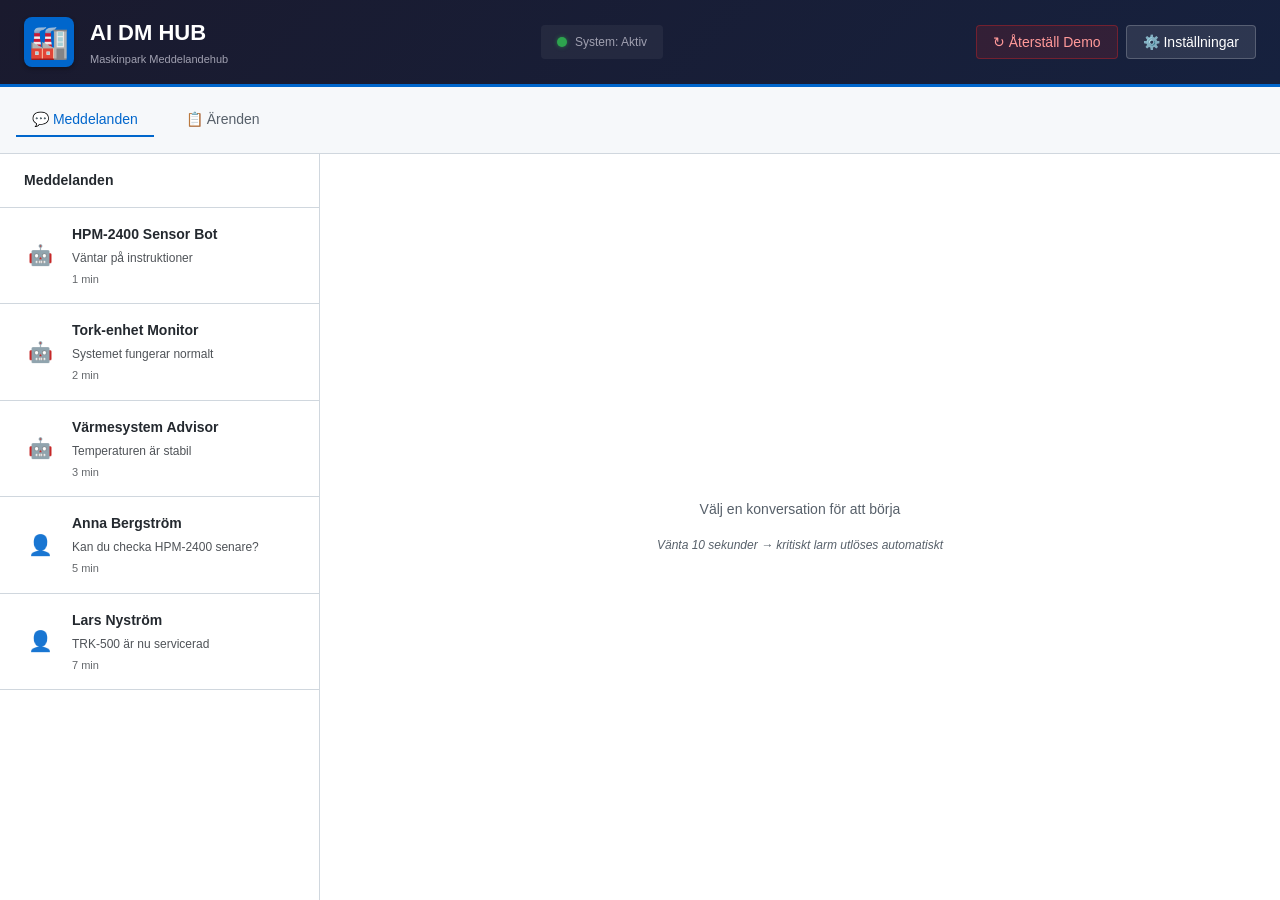
==== src/index.html @ 767e2a64 "Initial commit: AI DM HUB prototype with case-linked actions - 3-panel layout: DM list, conversation" ====
<!DOCTYPE html>
<html lang="sv">
<head>
    <meta charset="UTF-8">
    <meta name="viewport" content="width=device-width, initial-scale=1.0">
    <title>AI DM HUB – Meddelandehub för maskinpark</title>
    <link rel="stylesheet" href="styles.css">
</head>
<body>
    <div id="app" class="app">
        <!-- Header -->
        <header class="header">
            <div class="header-branding">
                <div class="logo">🏭</div>
                <div class="header-text">
                    <h1>AI DM HUB</h1>
                    <p class="subtitle">Maskinpark Meddelandehub</p>
                </div>
            </div>
            <div class="header-status">
                <span class="status-indicator online" title="System aktiv"></span>
                <span class="status-text">System: Aktiv</span>
            </div>
            <div class="header-controls">
                <button id="resetBtn" class="control-btn reset-btn" title="Återställ demonstrationsscenario">
                    ↻ Återställ Demo
                </button>
                <button id="settingsBtn" class="control-btn" title="Inställningar">
                    ⚙️ Inställningar
                </button>
            </div>
        </header>

        <!-- Navigation Tabs -->
        <nav class="tab-navigation">
            <button id="tabMessages" class="tab-btn active" data-tab="messages">💬 Meddelanden</button>
            <button id="tabCases" class="tab-btn" data-tab="cases">📋 Ärenden</button>
        </nav>

        <!-- Main Layout -->
        <div class="layout">
            <!-- DM List (Left Panel) - Messages Tab -->
            <aside id="messagesPanel" class="dm-list-panel tab-content active">
                <div class="dm-list-header">
                    <h2>Meddelanden</h2>
                </div>
                <ul id="dmList" class="dm-list" role="list">
                    <!-- Populated by app.js -->
                </ul>
            </aside>

            <!-- Cases List (Left Panel) - Cases Tab -->
            <aside id="casesPanel" class="dm-list-panel tab-content">
                <div class="dm-list-header">
                    <h2>Ärenden</h2>
                </div>
                <ul id="casesList" class="dm-list" role="list">
                    <!-- Populated by app.js -->
                </ul>
            </aside>

            <!-- Conversation Panel (Right Panel) -->
            <main class="conversation-panel">
                <div id="noSelection" class="no-selection">
                    <p>Välj en konversation för att börja</p>
                    <p class="hint">Vänta 10 sekunder → kritiskt larm utlöses automatiskt</p>
                </div>

                <div id="conversationView" class="conversation-view" style="display: none;">
                    <!-- Alarm Header (if applicable) -->
                    <div id="alarmBanner" class="alarm-banner" style="display: none;" role="alert">
                        <div class="alarm-content">
                            <span class="alarm-icon">⚠️</span>
                            <div class="alarm-text">
                                <h3 id="alarmTitle">Kritisk Eskalering</h3>
                                <p id="alarmMachine">Maskin: HPM-2400</p>
                                <p id="alarmReason">Anledning: Utebliven kvittering från Maskinansvarig</p>
                            </div>
                        </div>
                        <button id="ackBtn" class="ack-btn" title="Kvittera larmet">Kvittera</button>
                    </div>

                    <!-- Conversation Header -->
                    <div class="conversation-header">
                        <div id="conversationTitle" class="conversation-title">
                            <!-- Populated by app.js -->
                        </div>
                    </div>

                    <!-- Messages/History -->
                    <div id="messagesContainer" class="messages-container">
                        <!-- Populated by app.js -->
                    </div>

                    <!-- Action Buttons -->
                    <div class="action-buttons">
                        <button id="decisionBtn" class="action-btn decision-btn" title="Registrera beslut">
                            💡 Beslut
                        </button>
                        <button id="delegationBtn" class="action-btn delegation-btn" title="Delegera uppgift">
                            📋 Delegering
                        </button>
                        <button id="actionBtn" class="action-btn action-btn-submit" title="Registrera åtgärd">
                            ✓ Åtgärd
                        </button>
                    </div>

                    <!-- Input Field -->
                    <div class="input-area">
                        <input
                            type="text"
                            id="messageInput"
                            class="message-input"
                            placeholder="Ställ en fråga eller skriv ett meddelande (starta med @ eller / för sökning)..."
                            aria-label="Meddelandeinmatning"
                        >
                        <button id="sendBtn" class="send-btn" title="Skicka meddelande">Skicka</button>
                    </div>
                </div>
            </main>
        </div>

        <!-- History Panel (Bottom, toggleable on mobile) -->
        <aside id="historyPanel" class="history-panel" style="display: none;">
            <div class="history-header">
                <h3>Historik</h3>
                <button id="closeHistoryBtn" class="close-btn" aria-label="Stäng historik">×</button>
            </div>
            <div id="historyContent" class="history-content">
                <!-- Populated by app.js -->
            </div>
        </aside>
    </div>

    <!-- Modals -->
    <!-- Decision Modal -->
    <div id="decisionModal" class="modal" style="display: none;" role="dialog" aria-modal="true" aria-labelledby="decisionModalTitle">
        <div class="modal-content">
            <div class="modal-header">
                <h3 id="decisionModalTitle">Registrera beslut</h3>
                <button class="modal-close" data-modal="decisionModal" aria-label="Stäng">×</button>
            </div>
            <div class="modal-body">
                <label for="decisionCase">Ärende (Case):</label>
                <select id="decisionCase" class="modal-input" required>
                    <option value="">-- Välj ärende --</option>
                </select>

                <label for="decisionText" style="margin-top: 1rem;">Beslutsbeskrivning:</label>
                <textarea id="decisionText" class="modal-input" rows="4" placeholder="Skriv beslutet..." required></textarea>
            </div>
            <div class="modal-footer">
                <button class="btn-cancel" data-modal="decisionModal">Avbryt</button>
                <button id="savDecisionBtn" class="btn-save">Spara beslut</button>
            </div>
        </div>
    </div>

    <!-- Delegation Modal -->
    <div id="delegationModal" class="modal" style="display: none;" role="dialog" aria-modal="true" aria-labelledby="delegationModalTitle">
        <div class="modal-content">
            <div class="modal-header">
                <h3 id="delegationModalTitle">Delegera uppgift</h3>
                <button class="modal-close" data-modal="delegationModal" aria-label="Stäng">×</button>
            </div>
            <div class="modal-body">
                <label for="delegationCase">Ärende (Case):</label>
                <select id="delegationCase" class="modal-input" required>
                    <option value="">-- Välj ärende --</option>
                </select>

                <label for="delegationRecipient" style="margin-top: 1rem;">Till (person/bot):</label>
                <input type="text" id="delegationRecipient" class="modal-input" placeholder="Börja skriva namn..." required>
                <div id="delegationResults" class="search-results"></div>

                <label for="delegationTask" style="margin-top: 1rem;">Uppgiftsbeskrivning:</label>
                <textarea id="delegationTask" class="modal-input" rows="3" placeholder="Vad ska göras?" required></textarea>
            </div>
            <div class="modal-footer">
                <button class="btn-cancel" data-modal="delegationModal">Avbryt</button>
                <button id="savDelegationBtn" class="btn-save">Delegera</button>
            </div>
        </div>
    </div>

    <!-- Action Modal -->
    <div id="actionModal" class="modal" style="display: none;" role="dialog" aria-modal="true" aria-labelledby="actionModalTitle">
        <div class="modal-content">
            <div class="modal-header">
                <h3 id="actionModalTitle">Registrera utförd åtgärd</h3>
                <button class="modal-close" data-modal="actionModal" aria-label="Stäng">×</button>
            </div>
            <div class="modal-body">
                <label for="actionCase">Ärende (Case):</label>
                <select id="actionCase" class="modal-input" required>
                    <option value="">-- Välj ärende --</option>
                </select>

                <label for="actionDescription" style="margin-top: 1rem;">Åtgärdsbeskrivning:</label>
                <textarea id="actionDescription" class="modal-input" rows="4" placeholder="Vad gjordes?" required></textarea>

                <label for="actionStatus" style="margin-top: 1rem;">Status:</label>
                <select id="actionStatus" class="modal-input" required>
                    <option value="started">Påbörjad</option>
                    <option value="completed">Slutförd</option>
                </select>
            </div>
            <div class="modal-footer">
                <button class="btn-cancel" data-modal="actionModal">Avbryt</button>
                <button id="savActionBtn" class="btn-save">Spara åtgärd</button>
            </div>
        </div>
    </div>

    <!-- Scripts -->
    <script src="mockData.js"></script>
    <script src="app.js"></script>
</body>
</html>
---- src/styles.css ----
/* AI DM HUB – Styles */

/* CSS Variables */
:root {
    --color-primary: #0066cc;
    --color-critical: #d42426;
    --color-success: #2da44e;
    --color-border: #d0d7de;
    --color-bg: #ffffff;
    --color-bg-secondary: #f6f8fa;
    --color-text: #24292f;
    --color-text-secondary: #57606a;
    --color-focus: #0066cc;

    --spacing-xs: 0.25rem;
    --spacing-sm: 0.5rem;
    --spacing-md: 1rem;
    --spacing-lg: 1.5rem;
    --spacing-xl: 2rem;

    --font-family: -apple-system, BlinkMacSystemFont, "Segoe UI", Roboto, "Helvetica Neue", Arial, sans-serif;
    --font-size-base: 14px;
    --font-size-lg: 16px;
    --line-height: 1.5;

    --border-radius: 4px;
    --transition: all 0.2s ease;
}

/* Reset */
* {
    margin: 0;
    padding: 0;
    box-sizing: border-box;
}

body {
    font-family: var(--font-family);
    font-size: var(--font-size-base);
    line-height: var(--line-height);
    color: var(--color-text);
    background-color: var(--color-bg);
}

/* App Layout */
.app {
    display: flex;
    flex-direction: column;
    height: 100vh;
    overflow: hidden;
}

/* Header – Industrial Control Panel Style */
.header {
    background: linear-gradient(135deg, #1a1a2e 0%, #16213e 100%);
    border-bottom: 3px solid var(--color-primary);
    padding: var(--spacing-md) var(--spacing-lg);
    display: flex;
    justify-content: space-between;
    align-items: center;
    gap: var(--spacing-lg);
    box-shadow: 0 2px 8px rgba(0, 0, 0, 0.2);
}

/* Branding Section */
.header-branding {
    display: flex;
    align-items: center;
    gap: var(--spacing-md);
    flex: 0 0 auto;
}

.logo {
    font-size: 32px;
    display: flex;
    align-items: center;
    justify-content: center;
    width: 50px;
    height: 50px;
    background-color: var(--color-primary);
    border-radius: 8px;
    box-shadow: 0 2px 4px rgba(0, 0, 0, 0.3);
}

.header-text {
    color: white;
}

.header h1 {
    font-size: 22px;
    font-weight: 700;
    margin: 0;
    color: white;
}

.header .subtitle {
    font-size: 11px;
    color: #a0a0b0;
    margin: 2px 0 0 0;
}

/* Status Section */
.header-status {
    display: flex;
    align-items: center;
    gap: var(--spacing-sm);
    padding: var(--spacing-sm) var(--spacing-md);
    background-color: rgba(255, 255, 255, 0.05);
    border-radius: var(--border-radius);
    flex: 0 0 auto;
}

.status-indicator {
    width: 10px;
    height: 10px;
    border-radius: 50%;
    animation: pulse 2s infinite;
}

.status-indicator.online {
    background-color: #2da44e;
    box-shadow: 0 0 4px rgba(45, 164, 78, 0.6);
}

.status-indicator.offline {
    background-color: #d42426;
}

.status-indicator.warning {
    background-color: #ffc600;
    animation: pulse-warning 1s infinite;
}

.status-text {
    font-size: 12px;
    color: #a0a0b0;
}

@keyframes pulse {
    0%, 100% { opacity: 1; }
    50% { opacity: 0.6; }
}

@keyframes pulse-warning {
    0%, 100% { opacity: 1; }
    50% { opacity: 0.7; }
}

/* Controls Section */
.header-controls {
    display: flex;
    gap: var(--spacing-sm);
    flex: 0 0 auto;
}

.control-btn {
    padding: var(--spacing-sm) var(--spacing-md);
    background-color: rgba(255, 255, 255, 0.1);
    color: white;
    border: 1px solid rgba(255, 255, 255, 0.2);
    border-radius: var(--border-radius);
    cursor: pointer;
    font-size: var(--font-size-base);
    font-weight: 500;
    transition: var(--transition);
    white-space: nowrap;
}

.control-btn:hover {
    background-color: rgba(255, 255, 255, 0.15);
    border-color: rgba(255, 255, 255, 0.4);
    box-shadow: 0 2px 6px rgba(0, 0, 0, 0.3);
}

.control-btn:active {
    background-color: rgba(255, 255, 255, 0.2);
}

.control-btn:focus {
    outline: 2px solid var(--color-primary);
    outline-offset: 2px;
}

.control-btn.reset-btn {
    background-color: rgba(212, 36, 38, 0.15);
    border-color: rgba(212, 36, 38, 0.4);
    color: #ff9999;
}

.control-btn.reset-btn:hover {
    background-color: rgba(212, 36, 38, 0.25);
    border-color: var(--color-critical);
    box-shadow: 0 2px 6px rgba(212, 36, 38, 0.3);
}

/* Main Layout */
.layout {
    display: flex;
    flex: 1;
    overflow: hidden;
}

/* DM List Panel */
.dm-list-panel {
    width: 25%;
    min-width: 250px;
    border-right: 1px solid var(--color-border);
    display: flex;
    flex-direction: column;
    background-color: var(--color-bg);
}

.dm-list-header {
    padding: var(--spacing-md) var(--spacing-lg);
    border-bottom: 1px solid var(--color-border);
}

.dm-list-header h2 {
    font-size: 14px;
    font-weight: 600;
}

.dm-list {
    flex: 1;
    overflow-y: auto;
    list-style: none;
}

.dm-item {
    padding: var(--spacing-md) var(--spacing-lg);
    border-bottom: 1px solid var(--color-border);
    cursor: pointer;
    transition: var(--transition);
    display: flex;
    align-items: center;
    gap: var(--spacing-md);
}

.dm-item:hover {
    background-color: var(--color-bg-secondary);
}

.dm-item.active {
    background-color: var(--color-primary);
    color: white;
}

.dm-item.alarm {
    background-color: var(--color-critical);
    color: white;
    border-left: 4px solid #a01a1e;
}

.dm-item:focus {
    outline: 2px solid var(--color-focus);
    outline-offset: -2px;
}

.dm-item-icon-wrapper {
    position: relative;
    display: flex;
    align-items: center;
    justify-content: center;
    min-width: 32px;
    height: 32px;
}

.dm-item-icon {
    font-size: 20px;
    min-width: 24px;
}

.dm-item-icon-wrapper .dm-item-badge {
    position: absolute;
    top: -8px;
    left: -8px;
    min-width: 20px;
    height: 20px;
    font-size: 10px;
}

.dm-item-content {
    flex: 1;
}

.dm-item-name {
    font-weight: 600;
    font-size: var(--font-size-base);
    margin-bottom: var(--spacing-xs);
}

.dm-item-preview {
    font-size: 12px;
    opacity: 0.8;
    white-space: nowrap;
    overflow: hidden;
    text-overflow: ellipsis;
}

.dm-item-meta {
    font-size: 11px;
    opacity: 0.7;
    margin-top: var(--spacing-xs);
}

.dm-item-badge {
    display: inline-flex;
    align-items: center;
    justify-content: center;
    min-width: 24px;
    height: 24px;
    background-color: var(--color-primary);
    color: white;
    border-radius: 50%;
    text-align: center;
    font-size: 12px;
    font-weight: 700;
    flex-shrink: 0;
}

.dm-item.alarm .dm-item-badge {
    background-color: var(--color-critical);
}

/* Case Details - Corporate Style */
.case-header {
    padding: 1.5rem;
    background: linear-gradient(135deg, #1a3a52 0%, #2d5a7b 100%);
    color: white;
    border-radius: 4px;
    margin-bottom: 1.5rem;
}

.case-header-title {
    display: flex;
    gap: 1rem;
    align-items: center;
    margin-bottom: 0.5rem;
}

.case-id {
    font-weight: 700;
    font-size: 16px;
    padding: 0.25rem 0.75rem;
    background: rgba(255, 255, 255, 0.2);
    border-radius: 3px;
}

.case-status {
    font-weight: 600;
    padding: 0.25rem 0.75rem;
    border-radius: 3px;
    background: rgba(212, 36, 38, 0.2);
}

.case-status.resolved {
    background: rgba(45, 164, 78, 0.2);
}

.case-priority {
    font-weight: 600;
    padding: 0.25rem 0.75rem;
    border-radius: 3px;
    font-size: 12px;
}

.priority-critical {
    background: rgba(212, 36, 38, 0.3);
}

.priority-normal {
    background: rgba(0, 102, 204, 0.3);
}

.case-header h2 {
    margin: 0;
    font-size: 18px;
    font-weight: 600;
}

.case-info-table {
    width: 100%;
    border-collapse: collapse;
    margin-bottom: 2rem;
    background: white;
    border: 1px solid var(--color-border);
    border-radius: 4px;
    overflow: hidden;
}

.case-info-table tr {
    border-bottom: 1px solid var(--color-border);
}

.case-info-table tr:last-child {
    border-bottom: none;
}

.case-info-table td {
    padding: 0.75rem 1rem;
    font-size: 13px;
}

.case-info-table td.label {
    font-weight: 600;
    color: var(--color-text-secondary);
    width: 15%;
    background-color: var(--color-bg-secondary);
}

.case-timeline {
    margin-top: 2rem;
}

.timeline-event {
    display: flex;
    margin-bottom: 1.5rem;
    position: relative;
}

.timeline-dot {
    display: flex;
    align-items: center;
    justify-content: center;
    width: 40px;
    height: 40px;
    background: white;
    border: 2px solid var(--color-border);
    border-radius: 50%;
    flex-shrink: 0;
    font-size: 18px;
    margin-right: 1rem;
}

.event-decision .timeline-dot {
    border-color: #eab308;
    background: #fffbeb;
}

.event-delegation .timeline-dot {
    border-color: #a8a1f0;
    background: #f3f0ff;
}

.event-action .timeline-dot {
    border-color: #10b981;
    background: #ecfdf5;
}

.timeline-content {
    flex: 1;
    padding: 1rem;
    background: var(--color-bg-secondary);
    border-radius: 4px;
    border-left: 3px solid var(--color-border);
}

.event-decision .timeline-content {
    border-left-color: #eab308;
}

.event-delegation .timeline-content {
    border-left-color: #a8a1f0;
}

.event-action .timeline-content {
    border-left-color: #10b981;
}

.event-header {
    display: flex;
    gap: 0.75rem;
    align-items: center;
    margin-bottom: 0.5rem;
    flex-wrap: wrap;
}

.event-type {
    font-weight: 700;
    font-size: 12px;
    padding: 0.25rem 0.5rem;
    border-radius: 2px;
    background: white;
}

.event-actor {
    font-weight: 600;
    color: var(--color-text);
}

.event-status {
    font-size: 11px;
    padding: 0.25rem 0.5rem;
    background: white;
    border-radius: 2px;
    color: #666;
}

.event-time {
    font-size: 11px;
    color: var(--color-text-secondary);
    margin-left: auto;
}

.event-description {
    font-size: 13px;
    color: var(--color-text);
    line-height: 1.4;
}

.timeline-connector {
    position: absolute;
    left: 18px;
    top: 40px;
    width: 2px;
    height: 30px;
    background: var(--color-border);
}

/* Tab Navigation */
.tab-navigation {
    display: flex;
    gap: var(--spacing-md);
    padding: var(--spacing-md);
    background-color: var(--color-bg-secondary);
    border-bottom: 1px solid var(--color-border);
}

.tab-btn {
    padding: var(--spacing-sm) var(--spacing-md);
    background-color: transparent;
    border: none;
    cursor: pointer;
    font-size: var(--font-size-base);
    color: var(--color-text-secondary);
    border-bottom: 2px solid transparent;
    transition: var(--transition);
}

.tab-btn:hover {
    color: var(--color-text);
}

.tab-btn.active {
    color: var(--color-primary);
    border-bottom-color: var(--color-primary);
}

.tab-content {
    display: none;
}

.tab-content.active {
    display: flex;
}

/* Conversation Panel */
.conversation-panel {
    flex: 1;
    display: flex;
    flex-direction: column;
    background-color: var(--color-bg);
    overflow: hidden;
}

.no-selection {
    display: flex;
    flex-direction: column;
    justify-content: center;
    align-items: center;
    height: 100%;
    text-align: center;
    color: var(--color-text-secondary);
    gap: var(--spacing-md);
}

.no-selection .hint {
    font-size: 12px;
    font-style: italic;
}

.conversation-view {
    display: flex;
    flex-direction: column;
    height: 100%;
}

/* Alarm Banner */
.alarm-banner {
    background-color: var(--color-critical);
    color: white;
    padding: var(--spacing-md) var(--spacing-lg);
    border-bottom: 2px solid #a01a1e;
    display: flex;
    justify-content: space-between;
    align-items: center;
    gap: var(--spacing-lg);
}

.alarm-content {
    display: flex;
    gap: var(--spacing-md);
    flex: 1;
}

.alarm-icon {
    font-size: 24px;
}

.alarm-text h3 {
    font-size: 16px;
    font-weight: 700;
    margin-bottom: var(--spacing-xs);
}

.alarm-text p {
    font-size: 12px;
    opacity: 0.95;
}

.ack-btn {
    padding: var(--spacing-sm) var(--spacing-md);
    background-color: rgba(255, 255, 255, 0.2);
    color: white;
    border: 1px solid rgba(255, 255, 255, 0.5);
    border-radius: var(--border-radius);
    cursor: pointer;
    font-weight: 600;
    white-space: nowrap;
    transition: var(--transition);
}

.ack-btn:hover {
    background-color: rgba(255, 255, 255, 0.3);
}

/* Conversation Header */
.conversation-header {
    padding: var(--spacing-md) var(--spacing-lg);
    border-bottom: 1px solid var(--color-border);
    background-color: var(--color-bg-secondary);
}

.conversation-title {
    font-weight: 600;
    font-size: var(--font-size-lg);
}

/* Messages Container */
.messages-container {
    flex: 1;
    overflow-y: auto;
    padding: var(--spacing-lg);
    display: flex;
    flex-direction: column;
    gap: var(--spacing-md);
}

.message {
    display: flex;
    gap: var(--spacing-md);
    margin-bottom: var(--spacing-sm);
}

.message.user {
    justify-content: flex-end;
}

.message.bot {
    justify-content: flex-start;
}

.message-avatar {
    width: 32px;
    height: 32px;
    border-radius: 50%;
    background-color: var(--color-bg-secondary);
    display: flex;
    align-items: center;
    justify-content: center;
    font-size: 16px;
    flex-shrink: 0;
}

.message-content {
    max-width: 60%;
    padding: var(--spacing-md);
    border-radius: var(--border-radius);
    background-color: var(--color-bg-secondary);
    border: 1px solid var(--color-border);
}

.message.user .message-content {
    background-color: var(--color-primary);
    color: white;
    border: none;
}

.message-time {
    font-size: 11px;
    color: var(--color-text-secondary);
    margin-top: var(--spacing-xs);
}

.message.user .message-time {
    color: rgba(0, 0, 0, 0.5);
}

/* Action Event (Decision, Delegation, Action) */
.event {
    background-color: #fffbeb;
    border: 1px solid #fcd34d;
    border-left: 4px solid #eab308;
    padding: var(--spacing-md);
    border-radius: var(--border-radius);
    margin: var(--spacing-md) 0;
    font-size: 12px;
}

.event-type {
    font-weight: 700;
    color: #92400e;
    margin-bottom: var(--spacing-xs);
}

.event-content {
    color: #78350f;
    margin-bottom: var(--spacing-xs);
}

.event-meta {
    font-size: 11px;
    color: #a16207;
    border-top: 1px solid #fcd34d;
    padding-top: var(--spacing-xs);
    margin-top: var(--spacing-xs);
}

/* Action Buttons */
.action-buttons {
    display: flex;
    gap: var(--spacing-sm);
    padding: var(--spacing-md) var(--spacing-lg);
    border-top: 1px solid var(--color-border);
    background-color: var(--color-bg-secondary);
}

.action-btn {
    flex: 1;
    padding: var(--spacing-md);
    border: 1px solid var(--color-border);
    background-color: white;
    color: var(--color-text);
    border-radius: var(--border-radius);
    cursor: pointer;
    font-weight: 600;
    font-size: var(--font-size-base);
    transition: var(--transition);
}

.action-btn:hover {
    background-color: var(--color-bg-secondary);
    border-color: var(--color-primary);
}

.action-btn:focus {
    outline: 2px solid var(--color-focus);
    outline-offset: 2px;
}

/* Input Area */
.input-area {
    display: flex;
    gap: var(--spacing-sm);
    padding: var(--spacing-md) var(--spacing-lg);
    border-top: 1px solid var(--color-border);
    background-color: var(--color-bg);
}

.message-input {
    flex: 1;
    padding: var(--spacing-md);
    border: 1px solid var(--color-border);
    border-radius: var(--border-radius);
    font-family: var(--font-family);
    font-size: var(--font-size-base);
    resize: none;
    max-height: 100px;
}

.message-input:focus {
    outline: 2px solid var(--color-focus);
    outline-offset: -1px;
    border-color: var(--color-focus);
}

.send-btn {
    padding: var(--spacing-md) var(--spacing-lg);
    background-color: var(--color-primary);
    color: white;
    border: none;
    border-radius: var(--border-radius);
    cursor: pointer;
    font-weight: 600;
    transition: var(--transition);
    white-space: nowrap;
}

.send-btn:hover {
    background-color: #0052a3;
}

.send-btn:focus {
    outline: 2px solid var(--color-focus);
    outline-offset: 2px;
}

/* History Panel */
.history-panel {
    border-top: 1px solid var(--color-border);
    max-height: 300px;
    overflow-y: auto;
    background-color: var(--color-bg-secondary);
}

.history-header {
    padding: var(--spacing-md) var(--spacing-lg);
    border-bottom: 1px solid var(--color-border);
    display: flex;
    justify-content: space-between;
    align-items: center;
}

.history-header h3 {
    font-size: 14px;
    font-weight: 600;
}

.close-btn {
    background: none;
    border: none;
    font-size: 20px;
    cursor: pointer;
    color: var(--color-text-secondary);
    padding: 0;
    width: 24px;
    height: 24px;
    display: flex;
    align-items: center;
    justify-content: center;
}

.close-btn:hover {
    color: var(--color-text);
}

.history-content {
    padding: var(--spacing-md) var(--spacing-lg);
}

.history-item {
    display: flex;
    gap: var(--spacing-md);
    margin-bottom: var(--spacing-md);
    padding-bottom: var(--spacing-md);
    border-bottom: 1px solid var(--color-border);
    font-size: 12px;
}

.history-item:last-child {
    border-bottom: none;
}

.history-icon {
    font-size: 16px;
    min-width: 20px;
}

.history-text {
    flex: 1;
}

.history-type {
    font-weight: 600;
    color: var(--color-text);
}

.history-detail {
    color: var(--color-text-secondary);
    margin-top: var(--spacing-xs);
}

.history-time {
    font-size: 11px;
    color: var(--color-text-secondary);
    margin-top: var(--spacing-xs);
}

/* Modals */
.modal {
    display: none;
    position: fixed;
    top: 0;
    left: 0;
    right: 0;
    bottom: 0;
    background-color: rgba(0, 0, 0, 0.5);
    z-index: 1000;
    justify-content: center;
    align-items: center;
}

.modal.active {
    display: flex;
}

.modal-content {
    background-color: white;
    border-radius: var(--border-radius);
    box-shadow: 0 4px 12px rgba(0, 0, 0, 0.15);
    width: 90%;
    max-width: 500px;
    max-height: 90vh;
    overflow-y: auto;
    display: flex;
    flex-direction: column;
}

.modal-header {
    padding: var(--spacing-lg);
    border-bottom: 1px solid var(--color-border);
    display: flex;
    justify-content: space-between;
    align-items: center;
}

.modal-header h3 {
    font-size: 16px;
    font-weight: 700;
}

.modal-close {
    background: none;
    border: none;
    font-size: 24px;
    cursor: pointer;
    color: var(--color-text-secondary);
    padding: 0;
    width: 32px;
    height: 32px;
    display: flex;
    align-items: center;
    justify-content: center;
}

.modal-close:hover {
    color: var(--color-text);
}

.modal-body {
    padding: var(--spacing-lg);
    flex: 1;
}

.modal-body label {
    display: block;
    font-weight: 600;
    margin-bottom: var(--spacing-sm);
    font-size: var(--font-size-base);
}

.modal-input {
    width: 100%;
    padding: var(--spacing-md);
    border: 1px solid var(--color-border);
    border-radius: var(--border-radius);
    font-family: var(--font-family);
    font-size: var(--font-size-base);
    resize: vertical;
}

.modal-input:focus {
    outline: 2px solid var(--color-focus);
    outline-offset: -1px;
    border-color: var(--color-focus);
}

.search-results {
    border: 1px solid var(--color-border);
    border-radius: var(--border-radius);
    margin-top: var(--spacing-xs);
    max-height: 150px;
    overflow-y: auto;
}

.search-result-item {
    padding: var(--spacing-sm) var(--spacing-md);
    cursor: pointer;
    border-bottom: 1px solid var(--color-border);
    font-size: 12px;
}

.search-result-item:hover {
    background-color: var(--color-bg-secondary);
}

.search-result-item:last-child {
    border-bottom: none;
}

.modal-footer {
    padding: var(--spacing-lg);
    border-top: 1px solid var(--color-border);
    display: flex;
    gap: var(--spacing-md);
    justify-content: flex-end;
}

.btn-cancel,
.btn-save {
    padding: var(--spacing-md) var(--spacing-lg);
    border: none;
    border-radius: var(--border-radius);
    cursor: pointer;
    font-weight: 600;
    transition: var(--transition);
}

.btn-cancel {
    background-color: var(--color-bg-secondary);
    color: var(--color-text);
    border: 1px solid var(--color-border);
}

.btn-cancel:hover {
    background-color: var(--color-border);
}

.btn-save {
    background-color: var(--color-primary);
    color: white;
}

.btn-save:hover {
    background-color: #0052a3;
}

.btn-cancel:focus,
.btn-save:focus {
    outline: 2px solid var(--color-focus);
    outline-offset: 2px;
}

/* Responsive Design */
@media (max-width: 768px) {
    .header {
        flex-wrap: wrap;
        gap: var(--spacing-sm);
    }

    .header-branding {
        width: 100%;
    }

    .header-status {
        flex: 1;
        min-width: 100px;
    }

    .header-controls {
        width: 100%;
        gap: var(--spacing-xs);
    }

    .control-btn {
        flex: 1;
        font-size: 12px;
        padding: var(--spacing-xs) var(--spacing-sm);
    }

    .layout {
        flex-direction: column;
    }

    .dm-list-panel {
        width: 100%;
        min-width: auto;
        border-right: none;
        border-bottom: 1px solid var(--color-border);
        max-height: 150px;
    }

    .message-content {
        max-width: 80%;
    }

    .modal-content {
        width: 95%;
    }

    .action-buttons {
        flex-wrap: wrap;
    }

    .action-btn {
        flex: 1 1 48%;
    }
}

@media (max-width: 375px) {
    .header {
        flex-direction: column;
        align-items: flex-start;
        gap: var(--spacing-md);
    }

    .reset-btn {
        align-self: flex-start;
    }

    .dm-list-panel {
        max-height: 100px;
    }

    .message-content {
        max-width: 90%;
    }

    .action-buttons {
        flex-direction: column;
    }

    .action-btn {
        flex: 1;
    }

    .input-area {
        flex-direction: column;
    }

    .send-btn {
        width: 100%;
    }

    .modal-content {
        width: 98%;
    }
}

/* Scrollbar Styling */
::-webkit-scrollbar {
    width: 8px;
    height: 8px;
}

::-webkit-scrollbar-track {
    background: transparent;
}

::-webkit-scrollbar-thumb {
    background-color: var(--color-border);
    border-radius: 4px;
}

::-webkit-scrollbar-thumb:hover {
    background-color: var(--color-text-secondary);
}

/* Print Styles */
@media print {
    .header,
    .reset-btn,
    .action-buttons,
    .input-area {
        display: none;
    }

    .messages-container {
        overflow: visible;
    }
}
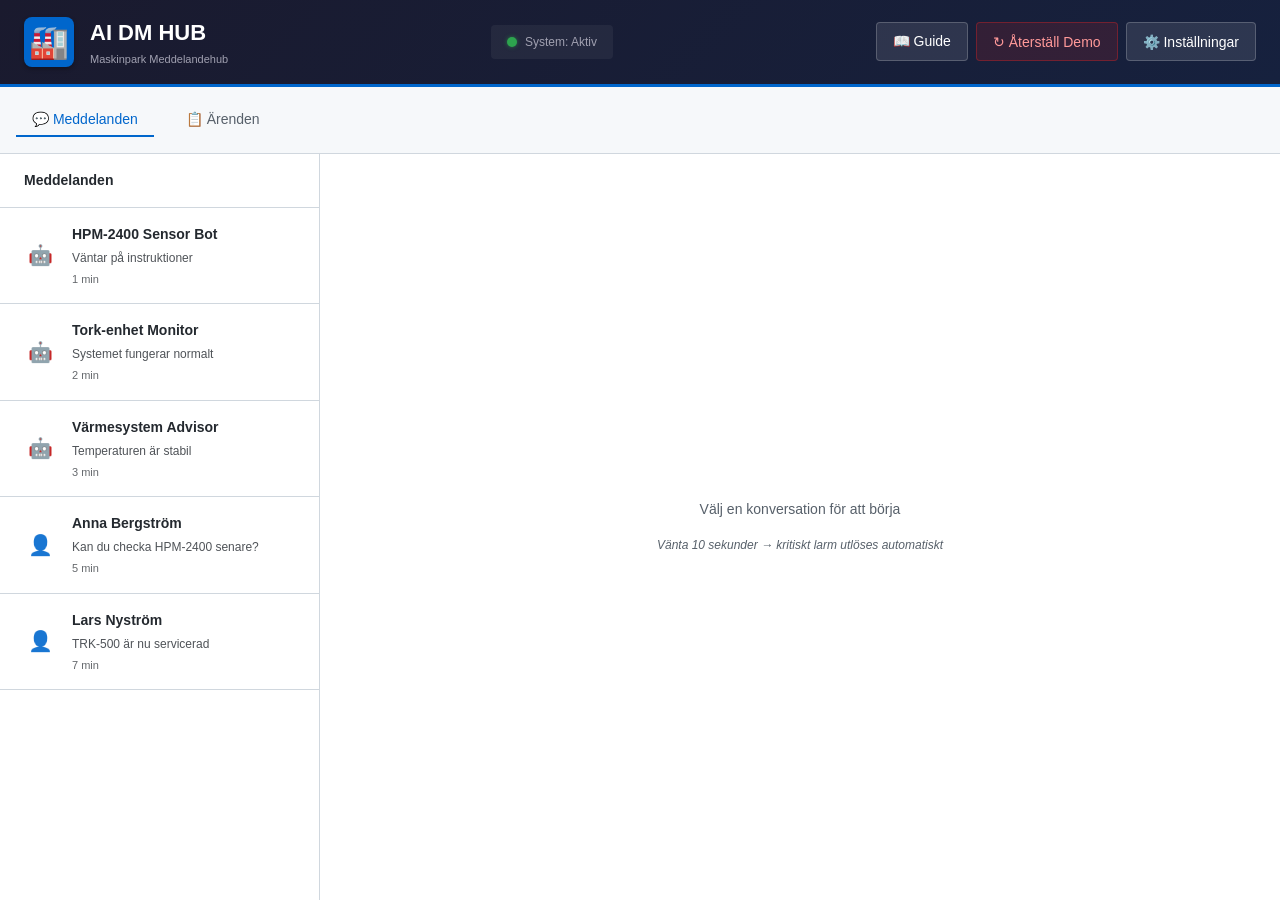
==== commit d503ea16: "Add comprehensive User Flow Guide - Pedagogical explanation of system purpose and design - Detailed " ====
--- a/src/index.html
+++ b/src/index.html
@@ -22,6 +22,9 @@
                 <span class="status-text">System: Aktiv</span>
             </div>
             <div class="header-controls">
+                <a href="guide.html" class="control-btn" title="Läs guiden" style="text-decoration: none; display: flex; align-items: center;">
+                    📖 Guide
+                </a>
                 <button id="resetBtn" class="control-btn reset-btn" title="Återställ demonstrationsscenario">
                     ↻ Återställ Demo
                 </button>
